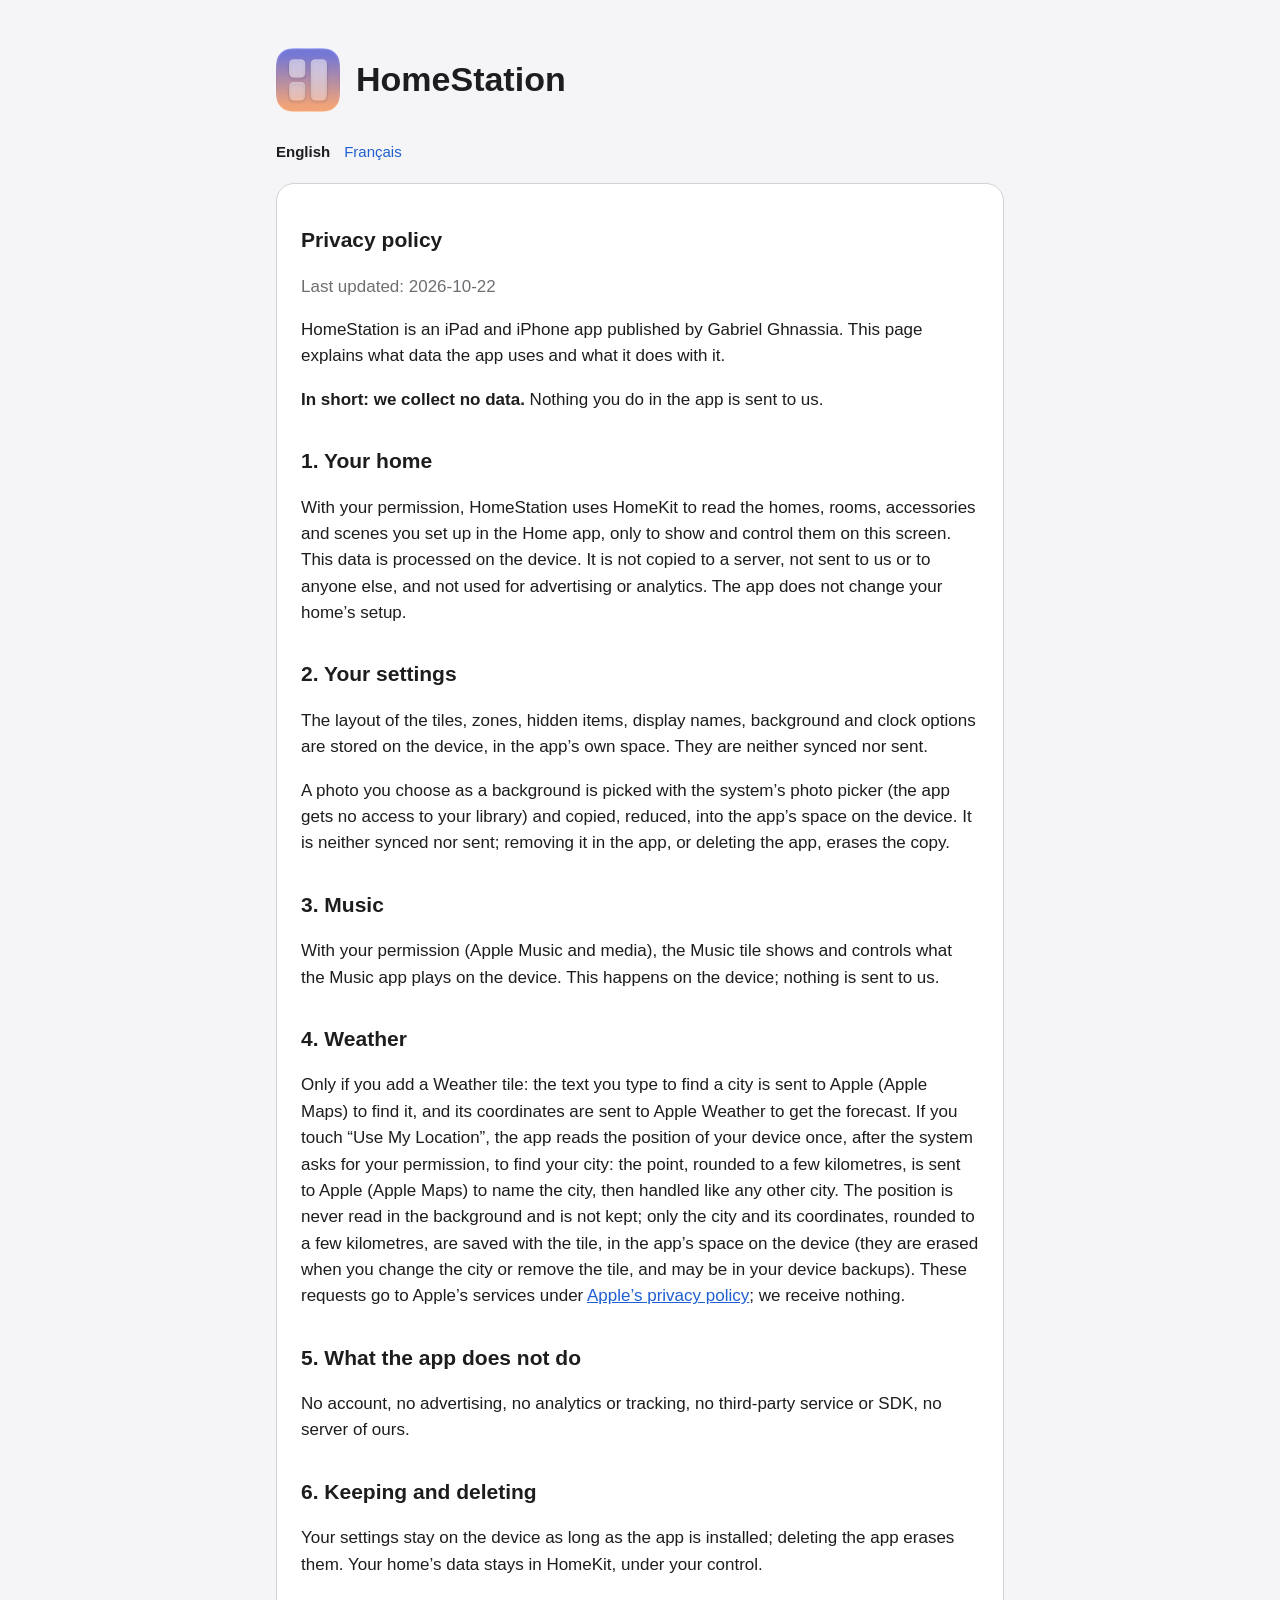
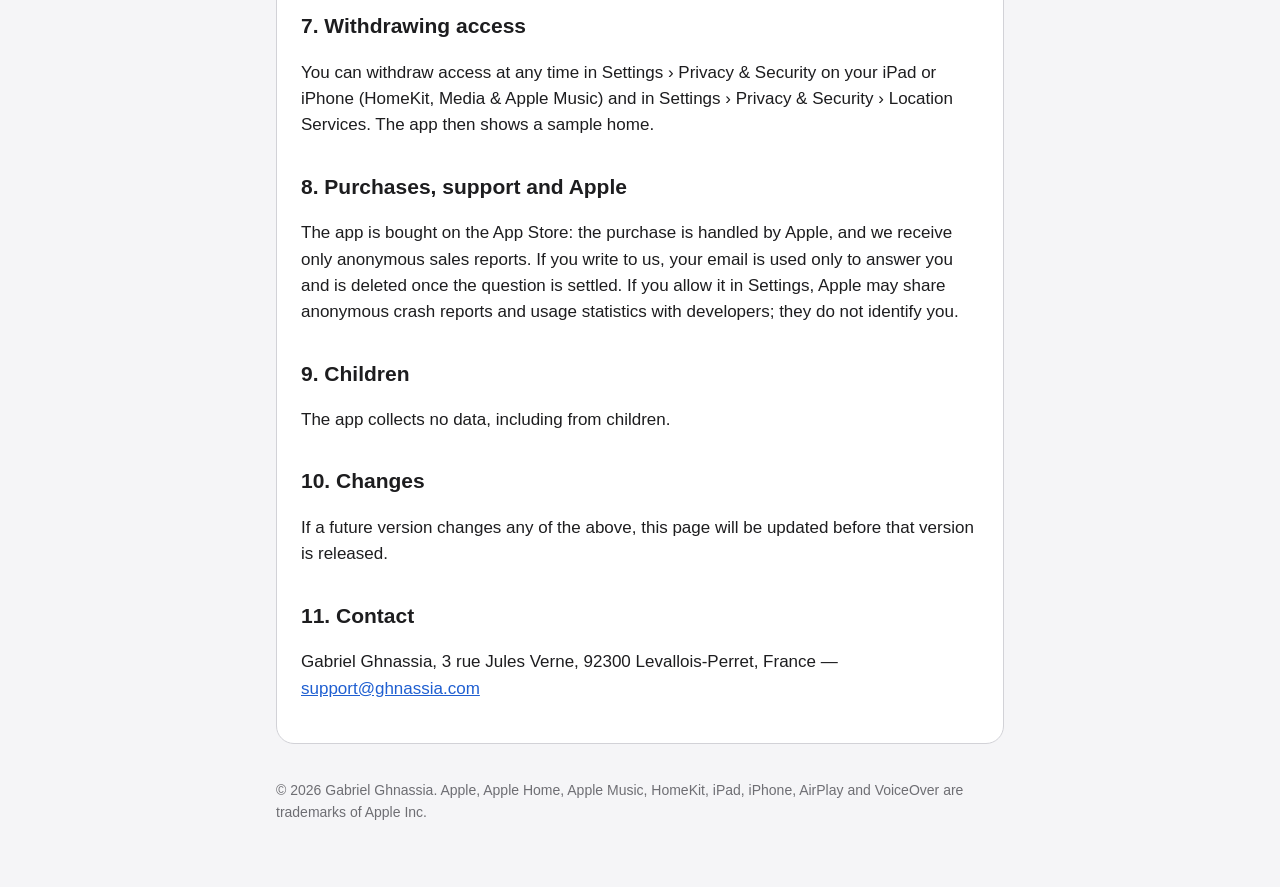
==== privacy.html @ 63eeaa25 "Site d'assistance et de confidentialité de HomeStation" ====
<!doctype html>
<html lang="en">
<head>
<meta charset="utf-8">
<meta name="viewport" content="width=device-width, initial-scale=1">
<title>HomeStation — Privacy</title>
<link rel="stylesheet" href="style.css">
</head>
<body>
<main>
  <header>
    <img src="icon.png" alt="">
    <h1>HomeStation</h1>
  </header>
  <nav class="lang"><a href="#en" data-lang="en">English</a><a href="#fr" data-lang="fr">Français</a></nav>

  <section data-lang="en" class="card">
    <h2>Privacy policy</h2>
    <p class="muted">Last updated: 2026-10-22</p>
    <p>HomeStation is an iPad and iPhone app published by Gabriel Ghnassia. This page explains what data the app uses and what it does with it.</p>
    <p><strong>In short: we collect no data.</strong> Nothing you do in the app is sent to us.</p>
    <h2>1. Your home</h2>
    <p>With your permission, HomeStation uses HomeKit to read the homes, rooms, accessories and scenes you set up in the Home app, only to show and control them on this screen. This data is processed on the device. It is not copied to a server, not sent to us or to anyone else, and not used for advertising or analytics. The app does not change your home’s setup.</p>
    <h2>2. Your settings</h2>
    <p>The layout of the tiles, zones, hidden items, display names, background and clock options are stored on the device, in the app’s own space. They are neither synced nor sent.</p>
    <p>A photo you choose as a background is picked with the system’s photo picker (the app gets no access to your library) and copied, reduced, into the app’s space on the device. It is neither synced nor sent; removing it in the app, or deleting the app, erases the copy.</p>
    <h2>3. Music</h2>
    <p>With your permission (Apple Music and media), the Music tile shows and controls what the Music app plays on the device. This happens on the device; nothing is sent to us.</p>
    <h2>4. Weather</h2>
    <p>Only if you add a Weather tile: the text you type to find a city is sent to Apple (Apple Maps) to find it, and its coordinates are sent to Apple Weather to get the forecast. If you touch “Use My Location”, the app reads the position of your device once, after the system asks for your permission, to find your city: the point, rounded to a few kilometres, is sent to Apple (Apple Maps) to name the city, then handled like any other city. The position is never read in the background and is not kept; only the city and its coordinates, rounded to a few kilometres, are saved with the tile, in the app’s space on the device (they are erased when you change the city or remove the tile, and may be in your device backups). These requests go to Apple’s services under <a href="https://www.apple.com/legal/privacy/">Apple’s privacy policy</a>; we receive nothing.</p>
    <h2>5. What the app does not do</h2>
    <p>No account, no advertising, no analytics or tracking, no third-party service or SDK, no server of ours.</p>
    <h2>6. Keeping and deleting</h2>
    <p>Your settings stay on the device as long as the app is installed; deleting the app erases them. Your home’s data stays in HomeKit, under your control.</p>
    <h2>7. Withdrawing access</h2>
    <p>You can withdraw access at any time in Settings › Privacy &amp; Security on your iPad or iPhone (HomeKit, Media &amp; Apple Music) and in Settings › Privacy &amp; Security › Location Services. The app then shows a sample home.</p>
    <h2>8. Purchases, support and Apple</h2>
    <p>The app is bought on the App Store: the purchase is handled by Apple, and we receive only anonymous sales reports. If you write to us, your email is used only to answer you and is deleted once the question is settled. If you allow it in Settings, Apple may share anonymous crash reports and usage statistics with developers; they do not identify you.</p>
    <h2>9. Children</h2>
    <p>The app collects no data, including from children.</p>
    <h2>10. Changes</h2>
    <p>If a future version changes any of the above, this page will be updated before that version is released.</p>
    <h2>11. Contact</h2>
    <p>Gabriel Ghnassia, 3 rue Jules Verne, 92300 Levallois-Perret, France — <a href="mailto:support@ghnassia.com">support@ghnassia.com</a></p>
  </section>

  <section data-lang="fr" class="card">
    <h2>Politique de confidentialité</h2>
    <p class="muted">Dernière mise à jour : 2026-10-22</p>
    <p>HomeStation est une app pour iPad et iPhone éditée par Gabriel Ghnassia. Cette page explique quelles données l’app utilise et ce qu’elle en fait.</p>
    <p><strong>En bref : nous ne collectons aucune donnée.</strong> Rien de ce que vous faites dans l’app ne nous est transmis.</p>
    <h2>1. Votre maison</h2>
    <p>Avec votre autorisation, HomeStation lit par HomeKit les maisons, pièces, accessoires et scénarios que vous avez configurés dans l’app Maison, uniquement pour les afficher et les commander sur cet écran. Ces données sont traitées sur l’appareil. Elles ne sont ni copiées sur un serveur, ni transmises à nous ou à quiconque, ni utilisées pour de la publicité ou de la mesure d’audience. L’app ne modifie pas la configuration de votre maison.</p>
    <h2>2. Vos réglages</h2>
    <p>La disposition des tuiles, les zones, les éléments masqués, les noms d’affichage, le fond et les options de l’horloge sont enregistrés sur l’appareil, dans l’espace réservé à l’app. Ils ne sont ni synchronisés ni envoyés.</p>
    <p>Une photo choisie comme fond est prise avec le sélecteur de photos du système (l’app n’a pas accès à votre photothèque) et copiée, réduite, dans l’espace de l’app sur l’appareil. Elle n’est ni synchronisée ni envoyée ; la retirer dans l’app, ou supprimer l’app, efface la copie.</p>
    <h2>3. Musique</h2>
    <p>Avec votre autorisation (Apple Music et contenus multimédias), la tuile Musique affiche et commande ce que joue l’app Musique de l’appareil. Tout se passe sur l’appareil ; rien ne nous est envoyé.</p>
    <h2>4. Météo</h2>
    <p>Seulement si vous ajoutez une tuile Météo : le texte que vous tapez pour trouver une ville est envoyé à Apple (Plans) pour la trouver, et ses coordonnées à Météo Apple pour obtenir les prévisions. Si vous touchez « Utiliser ma position », l’app lit une seule fois la position de votre appareil, après que le système vous a demandé l’autorisation, pour trouver votre ville : le point, arrondi à quelques kilomètres, est envoyé à Apple (Plans) pour nommer la ville, puis traité comme n’importe quelle autre ville. La position n’est jamais lue en arrière-plan et n’est pas gardée ; seuls la ville et ses coordonnées, arrondies à quelques kilomètres, sont enregistrées avec la tuile, dans l’espace de l’app sur l’appareil (elles sont effacées quand vous changez de ville ou retirez la tuile, et peuvent figurer dans les sauvegardes de l’appareil). Ces requêtes vont aux services d’Apple, sous la <a href="https://www.apple.com/fr/legal/privacy/">politique de confidentialité d’Apple</a> ; nous ne recevons rien.</p>
    <h2>5. Ce que l’app ne fait pas</h2>
    <p>Pas de compte, pas de publicité, pas de mesure d’audience ni de suivi, aucun service ni kit de développement tiers, aucun serveur à nous.</p>
    <h2>6. Conservation et suppression</h2>
    <p>Vos réglages restent sur l’appareil tant que l’app est installée ; supprimer l’app les efface. Les données de votre maison restent dans HomeKit, sous votre contrôle.</p>
    <h2>7. Retirer l’accès</h2>
    <p>Vous pouvez retirer l’accès à tout moment dans Réglages › Confidentialité et sécurité, sur votre iPad ou votre iPhone (HomeKit, Médias et Apple Music) et dans Réglages › Confidentialité et sécurité › Service de localisation. L’app affiche alors une maison d’exemple.</p>
    <h2>8. Achats, assistance et Apple</h2>
    <p>L’app s’achète sur l’App Store : l’achat est géré par Apple, et nous ne recevons que des rapports de ventes anonymes. Si vous nous écrivez, votre e-mail sert uniquement à vous répondre et il est effacé une fois la question réglée. Si vous l’autorisez dans Réglages, Apple peut partager avec les développeurs des rapports de plantage et des statistiques d’utilisation anonymes ; ils ne vous identifient pas.</p>
    <h2>9. Enfants</h2>
    <p>L’app ne collecte aucune donnée, celles des enfants comprises.</p>
    <h2>10. Modifications</h2>
    <p>Si une version future change ce qui précède, cette page sera mise à jour avant la sortie de cette version.</p>
    <h2>11. Contact</h2>
    <p>Gabriel Ghnassia, 3 rue Jules Verne, 92300 Levallois-Perret, France — <a href="mailto:support@ghnassia.com">support@ghnassia.com</a></p>
  </section>

  <footer data-lang="en">© 2026 Gabriel Ghnassia. Apple, Apple Home, Apple Music, HomeKit, iPad, iPhone, AirPlay and VoiceOver are trademarks of Apple Inc.</footer>
  <footer data-lang="fr">© 2026 Gabriel Ghnassia. Apple, Apple Home, Apple Music, HomeKit, iPad, iPhone, AirPlay et VoiceOver sont des marques d’Apple Inc.</footer>
</main>
<script src="lang.js"></script>
</body>
</html>
---- style.css ----
:root {
  --bg: #f5f5f7; --card: #ffffff; --ink: #1d1d1f; --muted: #6e6e73; --rule: #d2d2d7; --accent: #1f5fd1;
  color-scheme: light dark;
}
@media (prefers-color-scheme: dark) {
  :root { --bg: #0b0c10; --card: #16181f; --ink: #f5f5f7; --muted: #a1a1a6; --rule: #2c2f38; --accent: #6ea8ff; }
}
* { box-sizing: border-box; }
body {
  margin: 0; background: var(--bg); color: var(--ink);
  font: 17px/1.55 -apple-system, BlinkMacSystemFont, "SF Pro Text", "Helvetica Neue", Arial, sans-serif;
}
main { max-width: 760px; margin: 0 auto; padding: 48px 16px 64px; }
header { display: flex; align-items: center; gap: 16px; margin-bottom: 28px; }
header img { width: 64px; height: 64px; border-radius: 15px; }
h1 { font: 600 34px/1.15 -apple-system, "SF Pro Rounded", "SF Pro Display", sans-serif; margin: 0; }
h2 { font-size: 21px; margin: 32px 0 8px; }
p, li { color: var(--ink); }
.muted { color: var(--muted); }
.card { background: var(--card); border: 1px solid var(--rule); border-radius: 18px; padding: 8px 24px 24px; }
nav.lang { margin: 0 0 20px; font-size: 15px; }
nav.lang a { color: var(--accent); text-decoration: none; margin-right: 14px; }
nav.lang a[aria-current="true"] { color: var(--ink); font-weight: 600; }
a { color: var(--accent); }
footer { margin-top: 36px; font-size: 14px; color: var(--muted); }
[lang] > section[hidden] { display: none; }
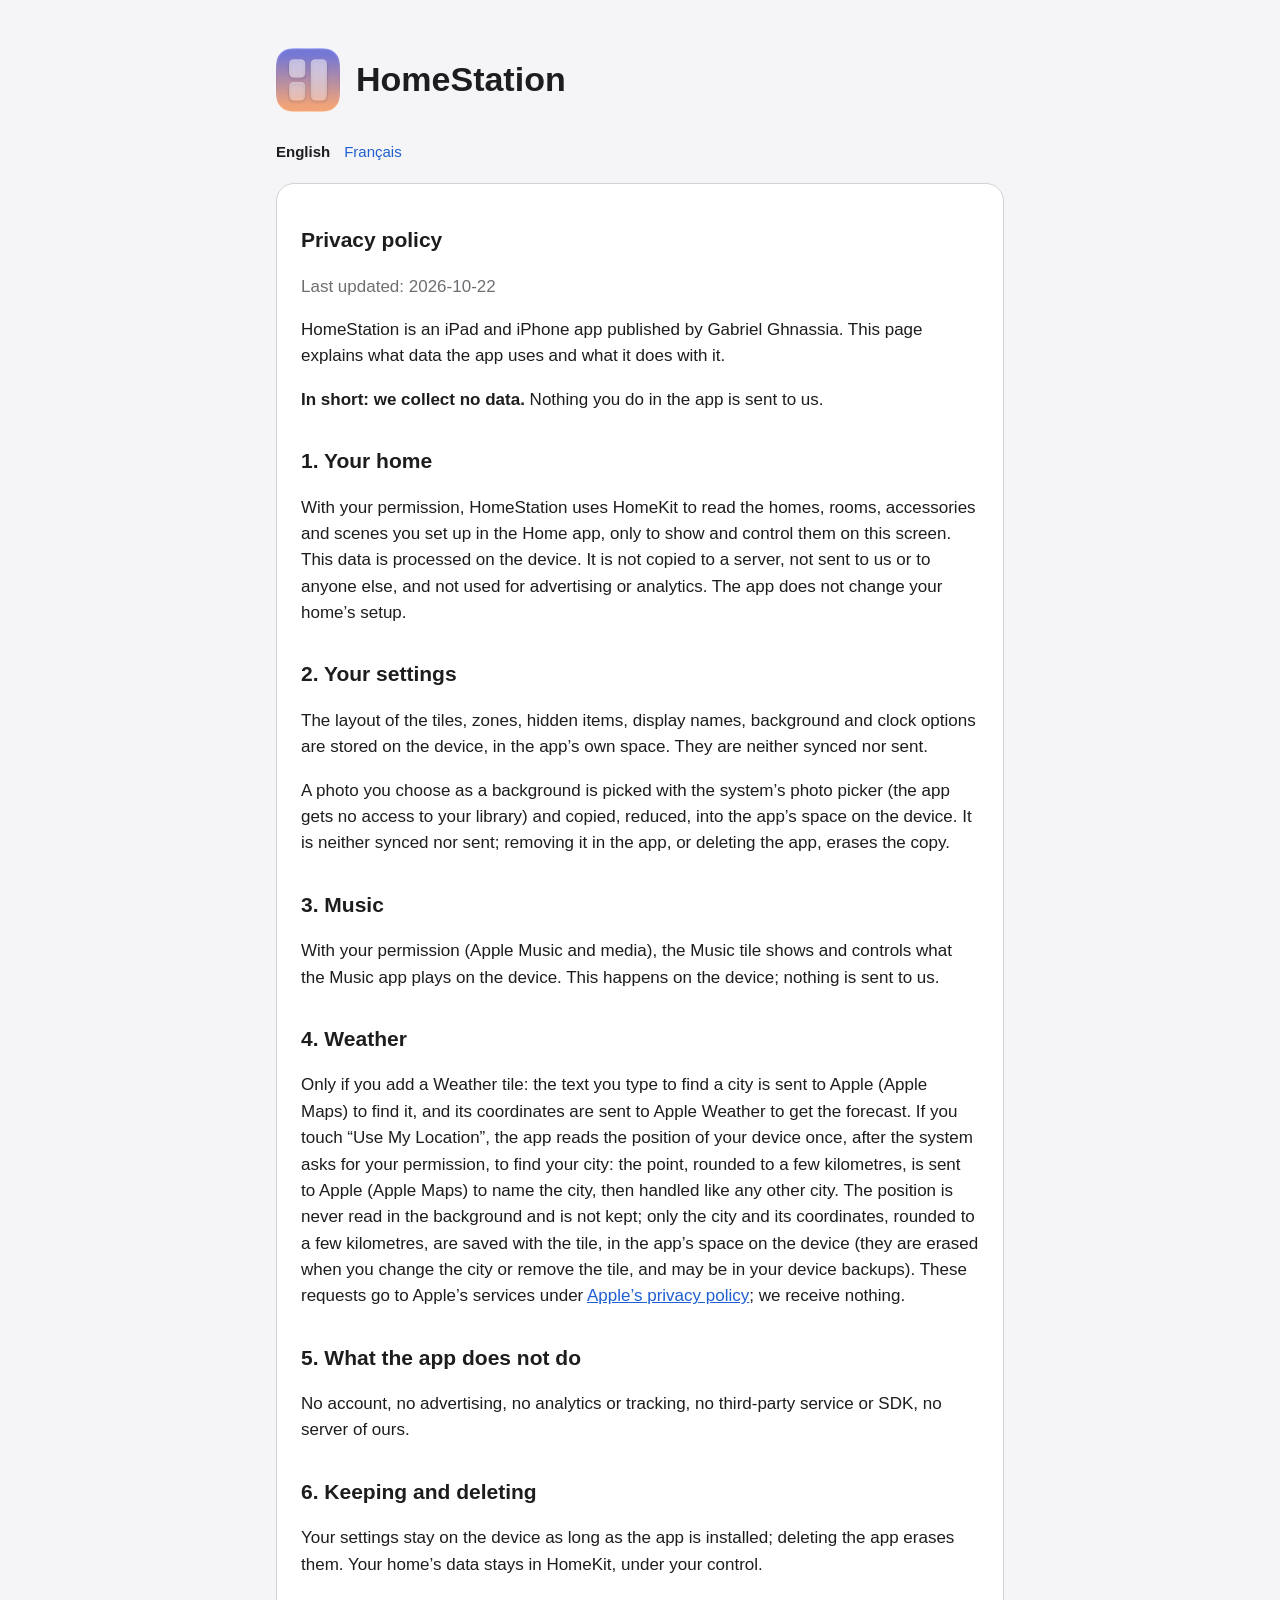
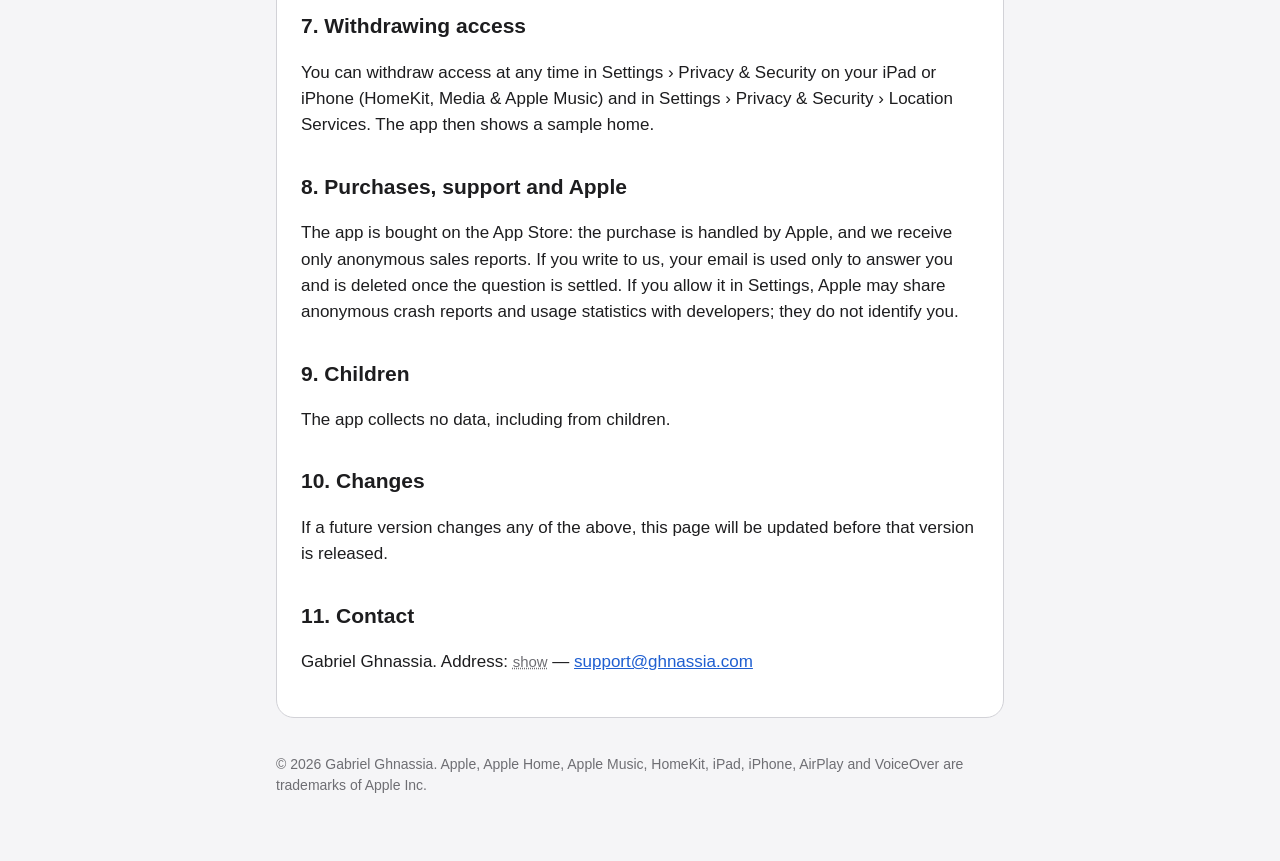
==== commit d19b227d: "Mentions légales : adresse affichée à la demande" ====
--- a/privacy.html
+++ b/privacy.html
@@ -41,7 +41,7 @@
     <h2>10. Changes</h2>
     <p>If a future version changes any of the above, this page will be updated before that version is released.</p>
     <h2>11. Contact</h2>
-    <p>Gabriel Ghnassia, 3 rue Jules Verne, 92300 Levallois-Perret, France — <a href="mailto:support@ghnassia.com">support@ghnassia.com</a></p>
+    <p>Gabriel Ghnassia. Address: <button type="button" class="quiet" data-reveal="MyBydWUgSnVsZXMgVmVybmUsIDkyMzAwIExldmFsbG9pcy1QZXJyZXQsIEZyYW5jZQ==">show</button><noscript>on request by email</noscript> — <a href="mailto:support@ghnassia.com">support@ghnassia.com</a></p>
   </section>
 
   <section data-lang="fr" class="card">
@@ -71,7 +71,7 @@
     <h2>10. Modifications</h2>
     <p>Si une version future change ce qui précède, cette page sera mise à jour avant la sortie de cette version.</p>
     <h2>11. Contact</h2>
-    <p>Gabriel Ghnassia, 3 rue Jules Verne, 92300 Levallois-Perret, France — <a href="mailto:support@ghnassia.com">support@ghnassia.com</a></p>
+    <p>Gabriel Ghnassia. Adresse : <button type="button" class="quiet" data-reveal="MyBydWUgSnVsZXMgVmVybmUsIDkyMzAwIExldmFsbG9pcy1QZXJyZXQsIEZyYW5jZQ==">afficher</button><noscript>sur demande par e-mail</noscript> — <a href="mailto:support@ghnassia.com">support@ghnassia.com</a></p>
   </section>
 
   <footer data-lang="en">© 2026 Gabriel Ghnassia. Apple, Apple Home, Apple Music, HomeKit, iPad, iPhone, AirPlay and VoiceOver are trademarks of Apple Inc.</footer>
--- a/style.css
+++ b/style.css
@@ -24,3 +24,7 @@
 a { color: var(--accent); }
 footer { margin-top: 36px; font-size: 14px; color: var(--muted); }
 [lang] > section[hidden] { display: none; }
+/* The address button: discreet, yet text that can be read, focused and used by keyboard and screen reader. */
+button.quiet { font: inherit; font-size: 0.88em; color: var(--muted); background: none; border: 0; padding: 0;
+  text-decoration: underline dotted; cursor: pointer; }
+button.quiet:focus-visible { outline: 2px solid var(--accent); outline-offset: 2px; border-radius: 3px; }
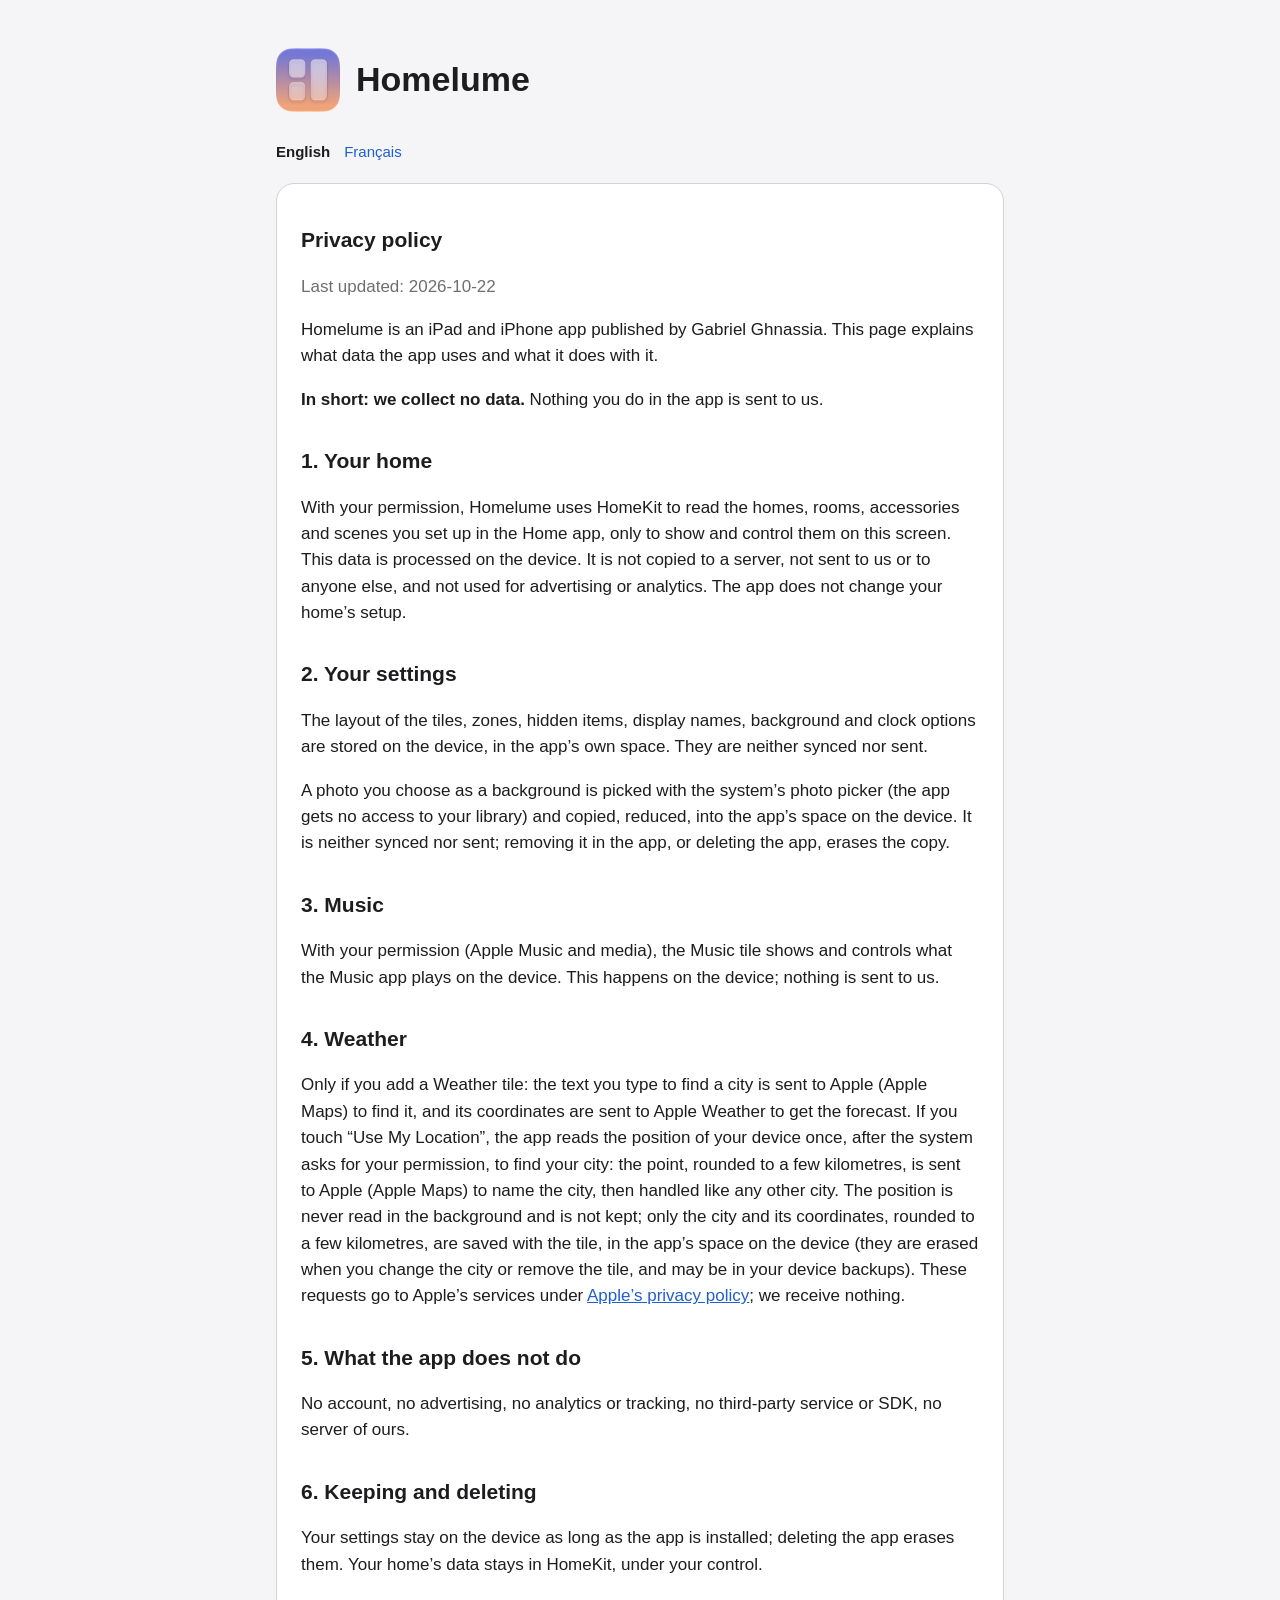
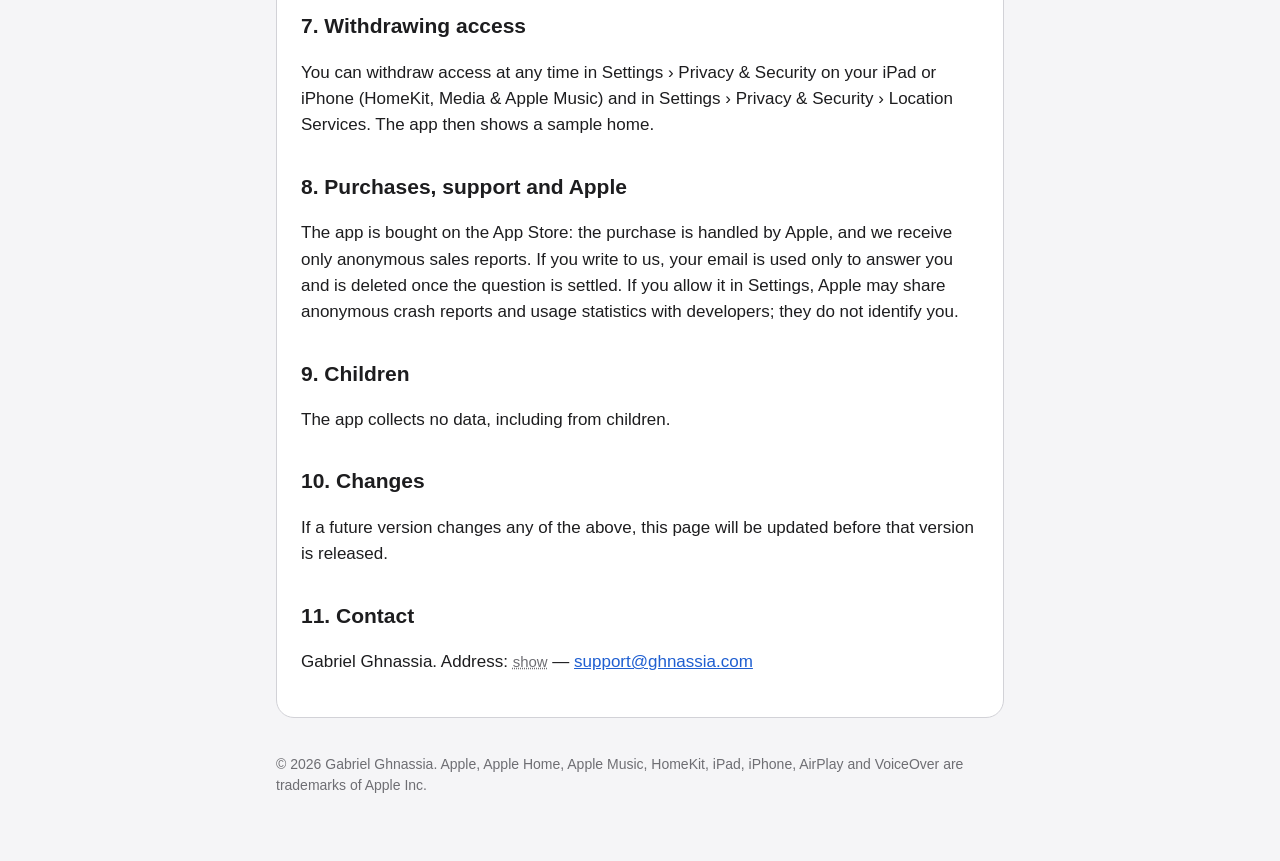
==== commit 5f4b3369: "Nouveau nom : Homelume" ====
--- a/privacy.html
+++ b/privacy.html
@@ -3,24 +3,25 @@
 <head>
 <meta charset="utf-8">
 <meta name="viewport" content="width=device-width, initial-scale=1">
-<title>HomeStation — Privacy</title>
+<meta name="robots" content="noindex, nofollow, noarchive, nosnippet, noimageindex, noai, noimageai">
+<title>Homelume — Privacy</title>
 <link rel="stylesheet" href="style.css">
 </head>
 <body>
 <main>
   <header>
     <img src="icon.png" alt="">
-    <h1>HomeStation</h1>
+    <h1>Homelume</h1>
   </header>
   <nav class="lang"><a href="#en" data-lang="en">English</a><a href="#fr" data-lang="fr">Français</a></nav>
 
   <section data-lang="en" class="card">
     <h2>Privacy policy</h2>
     <p class="muted">Last updated: 2026-10-22</p>
-    <p>HomeStation is an iPad and iPhone app published by Gabriel Ghnassia. This page explains what data the app uses and what it does with it.</p>
+    <p>Homelume is an iPad and iPhone app published by Gabriel Ghnassia. This page explains what data the app uses and what it does with it.</p>
     <p><strong>In short: we collect no data.</strong> Nothing you do in the app is sent to us.</p>
     <h2>1. Your home</h2>
-    <p>With your permission, HomeStation uses HomeKit to read the homes, rooms, accessories and scenes you set up in the Home app, only to show and control them on this screen. This data is processed on the device. It is not copied to a server, not sent to us or to anyone else, and not used for advertising or analytics. The app does not change your home’s setup.</p>
+    <p>With your permission, Homelume uses HomeKit to read the homes, rooms, accessories and scenes you set up in the Home app, only to show and control them on this screen. This data is processed on the device. It is not copied to a server, not sent to us or to anyone else, and not used for advertising or analytics. The app does not change your home’s setup.</p>
     <h2>2. Your settings</h2>
     <p>The layout of the tiles, zones, hidden items, display names, background and clock options are stored on the device, in the app’s own space. They are neither synced nor sent.</p>
     <p>A photo you choose as a background is picked with the system’s photo picker (the app gets no access to your library) and copied, reduced, into the app’s space on the device. It is neither synced nor sent; removing it in the app, or deleting the app, erases the copy.</p>
@@ -47,10 +48,10 @@
   <section data-lang="fr" class="card">
     <h2>Politique de confidentialité</h2>
     <p class="muted">Dernière mise à jour : 2026-10-22</p>
-    <p>HomeStation est une app pour iPad et iPhone éditée par Gabriel Ghnassia. Cette page explique quelles données l’app utilise et ce qu’elle en fait.</p>
+    <p>Homelume est une app pour iPad et iPhone éditée par Gabriel Ghnassia. Cette page explique quelles données l’app utilise et ce qu’elle en fait.</p>
     <p><strong>En bref : nous ne collectons aucune donnée.</strong> Rien de ce que vous faites dans l’app ne nous est transmis.</p>
     <h2>1. Votre maison</h2>
-    <p>Avec votre autorisation, HomeStation lit par HomeKit les maisons, pièces, accessoires et scénarios que vous avez configurés dans l’app Maison, uniquement pour les afficher et les commander sur cet écran. Ces données sont traitées sur l’appareil. Elles ne sont ni copiées sur un serveur, ni transmises à nous ou à quiconque, ni utilisées pour de la publicité ou de la mesure d’audience. L’app ne modifie pas la configuration de votre maison.</p>
+    <p>Avec votre autorisation, Homelume lit par HomeKit les maisons, pièces, accessoires et scénarios que vous avez configurés dans l’app Maison, uniquement pour les afficher et les commander sur cet écran. Ces données sont traitées sur l’appareil. Elles ne sont ni copiées sur un serveur, ni transmises à nous ou à quiconque, ni utilisées pour de la publicité ou de la mesure d’audience. L’app ne modifie pas la configuration de votre maison.</p>
     <h2>2. Vos réglages</h2>
     <p>La disposition des tuiles, les zones, les éléments masqués, les noms d’affichage, le fond et les options de l’horloge sont enregistrés sur l’appareil, dans l’espace réservé à l’app. Ils ne sont ni synchronisés ni envoyés.</p>
     <p>Une photo choisie comme fond est prise avec le sélecteur de photos du système (l’app n’a pas accès à votre photothèque) et copiée, réduite, dans l’espace de l’app sur l’appareil. Elle n’est ni synchronisée ni envoyée ; la retirer dans l’app, ou supprimer l’app, efface la copie.</p>
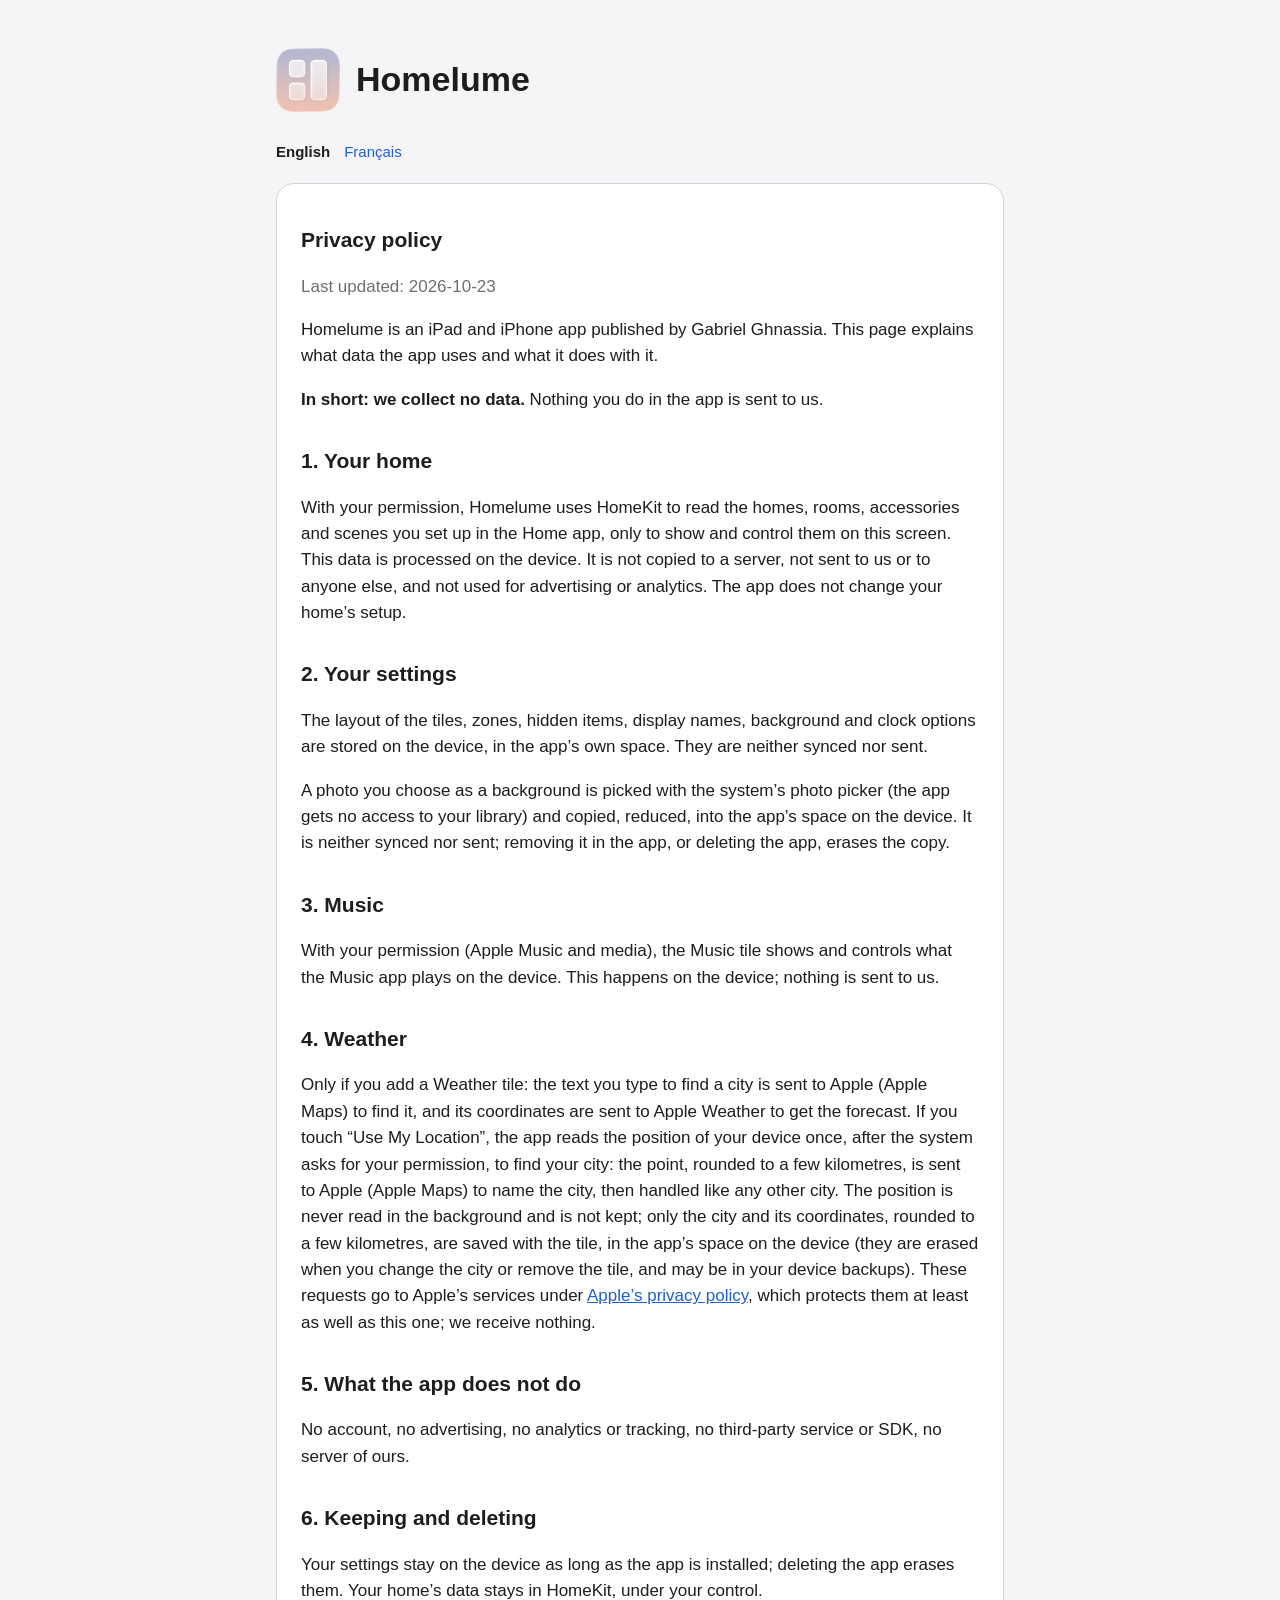
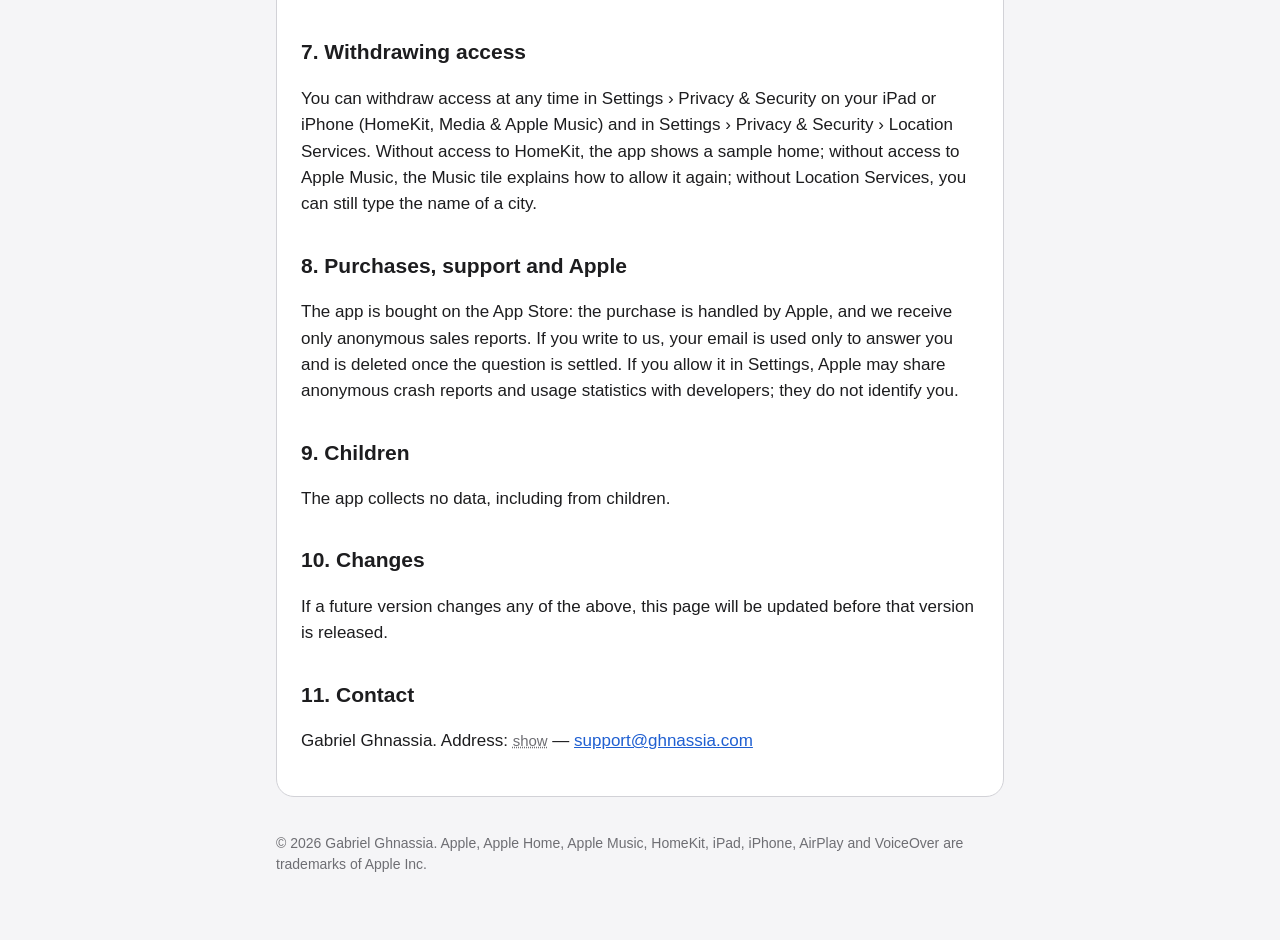
==== commit f603438d: "Confidentialité : retrait des accès précisé, services d'Apple" ====
--- a/privacy.html
+++ b/privacy.html
@@ -17,7 +17,7 @@
 
   <section data-lang="en" class="card">
     <h2>Privacy policy</h2>
-    <p class="muted">Last updated: 2026-10-22</p>
+    <p class="muted">Last updated: 2026-10-23</p>
     <p>Homelume is an iPad and iPhone app published by Gabriel Ghnassia. This page explains what data the app uses and what it does with it.</p>
     <p><strong>In short: we collect no data.</strong> Nothing you do in the app is sent to us.</p>
     <h2>1. Your home</h2>
@@ -28,13 +28,13 @@
     <h2>3. Music</h2>
     <p>With your permission (Apple Music and media), the Music tile shows and controls what the Music app plays on the device. This happens on the device; nothing is sent to us.</p>
     <h2>4. Weather</h2>
-    <p>Only if you add a Weather tile: the text you type to find a city is sent to Apple (Apple Maps) to find it, and its coordinates are sent to Apple Weather to get the forecast. If you touch “Use My Location”, the app reads the position of your device once, after the system asks for your permission, to find your city: the point, rounded to a few kilometres, is sent to Apple (Apple Maps) to name the city, then handled like any other city. The position is never read in the background and is not kept; only the city and its coordinates, rounded to a few kilometres, are saved with the tile, in the app’s space on the device (they are erased when you change the city or remove the tile, and may be in your device backups). These requests go to Apple’s services under <a href="https://www.apple.com/legal/privacy/">Apple’s privacy policy</a>; we receive nothing.</p>
+    <p>Only if you add a Weather tile: the text you type to find a city is sent to Apple (Apple Maps) to find it, and its coordinates are sent to Apple Weather to get the forecast. If you touch “Use My Location”, the app reads the position of your device once, after the system asks for your permission, to find your city: the point, rounded to a few kilometres, is sent to Apple (Apple Maps) to name the city, then handled like any other city. The position is never read in the background and is not kept; only the city and its coordinates, rounded to a few kilometres, are saved with the tile, in the app’s space on the device (they are erased when you change the city or remove the tile, and may be in your device backups). These requests go to Apple’s services under <a href="https://www.apple.com/legal/privacy/">Apple’s privacy policy</a>, which protects them at least as well as this one; we receive nothing.</p>
     <h2>5. What the app does not do</h2>
     <p>No account, no advertising, no analytics or tracking, no third-party service or SDK, no server of ours.</p>
     <h2>6. Keeping and deleting</h2>
     <p>Your settings stay on the device as long as the app is installed; deleting the app erases them. Your home’s data stays in HomeKit, under your control.</p>
     <h2>7. Withdrawing access</h2>
-    <p>You can withdraw access at any time in Settings › Privacy &amp; Security on your iPad or iPhone (HomeKit, Media &amp; Apple Music) and in Settings › Privacy &amp; Security › Location Services. The app then shows a sample home.</p>
+    <p>You can withdraw access at any time in Settings › Privacy &amp; Security on your iPad or iPhone (HomeKit, Media &amp; Apple Music) and in Settings › Privacy &amp; Security › Location Services. Without access to HomeKit, the app shows a sample home; without access to Apple Music, the Music tile explains how to allow it again; without Location Services, you can still type the name of a city.</p>
     <h2>8. Purchases, support and Apple</h2>
     <p>The app is bought on the App Store: the purchase is handled by Apple, and we receive only anonymous sales reports. If you write to us, your email is used only to answer you and is deleted once the question is settled. If you allow it in Settings, Apple may share anonymous crash reports and usage statistics with developers; they do not identify you.</p>
     <h2>9. Children</h2>
@@ -47,7 +47,7 @@
 
   <section data-lang="fr" class="card">
     <h2>Politique de confidentialité</h2>
-    <p class="muted">Dernière mise à jour : 2026-10-22</p>
+    <p class="muted">Dernière mise à jour : 2026-10-23</p>
     <p>Homelume est une app pour iPad et iPhone éditée par Gabriel Ghnassia. Cette page explique quelles données l’app utilise et ce qu’elle en fait.</p>
     <p><strong>En bref : nous ne collectons aucune donnée.</strong> Rien de ce que vous faites dans l’app ne nous est transmis.</p>
     <h2>1. Votre maison</h2>
@@ -58,13 +58,13 @@
     <h2>3. Musique</h2>
     <p>Avec votre autorisation (Apple Music et contenus multimédias), la tuile Musique affiche et commande ce que joue l’app Musique de l’appareil. Tout se passe sur l’appareil ; rien ne nous est envoyé.</p>
     <h2>4. Météo</h2>
-    <p>Seulement si vous ajoutez une tuile Météo : le texte que vous tapez pour trouver une ville est envoyé à Apple (Plans) pour la trouver, et ses coordonnées à Météo Apple pour obtenir les prévisions. Si vous touchez « Utiliser ma position », l’app lit une seule fois la position de votre appareil, après que le système vous a demandé l’autorisation, pour trouver votre ville : le point, arrondi à quelques kilomètres, est envoyé à Apple (Plans) pour nommer la ville, puis traité comme n’importe quelle autre ville. La position n’est jamais lue en arrière-plan et n’est pas gardée ; seuls la ville et ses coordonnées, arrondies à quelques kilomètres, sont enregistrées avec la tuile, dans l’espace de l’app sur l’appareil (elles sont effacées quand vous changez de ville ou retirez la tuile, et peuvent figurer dans les sauvegardes de l’appareil). Ces requêtes vont aux services d’Apple, sous la <a href="https://www.apple.com/fr/legal/privacy/">politique de confidentialité d’Apple</a> ; nous ne recevons rien.</p>
+    <p>Seulement si vous ajoutez une tuile Météo : le texte que vous tapez pour trouver une ville est envoyé à Apple (Plans) pour la trouver, et ses coordonnées à Météo Apple pour obtenir les prévisions. Si vous touchez « Utiliser ma position », l’app lit une seule fois la position de votre appareil, après que le système vous a demandé l’autorisation, pour trouver votre ville : le point, arrondi à quelques kilomètres, est envoyé à Apple (Plans) pour nommer la ville, puis traité comme n’importe quelle autre ville. La position n’est jamais lue en arrière-plan et n’est pas gardée ; seuls la ville et ses coordonnées, arrondies à quelques kilomètres, sont enregistrées avec la tuile, dans l’espace de l’app sur l’appareil (elles sont effacées quand vous changez de ville ou retirez la tuile, et peuvent figurer dans les sauvegardes de l’appareil). Ces requêtes vont aux services d’Apple, sous la <a href="https://www.apple.com/fr/legal/privacy/">politique de confidentialité d’Apple</a>, qui les protège au moins aussi bien que celle-ci ; nous ne recevons rien.</p>
     <h2>5. Ce que l’app ne fait pas</h2>
     <p>Pas de compte, pas de publicité, pas de mesure d’audience ni de suivi, aucun service ni kit de développement tiers, aucun serveur à nous.</p>
     <h2>6. Conservation et suppression</h2>
     <p>Vos réglages restent sur l’appareil tant que l’app est installée ; supprimer l’app les efface. Les données de votre maison restent dans HomeKit, sous votre contrôle.</p>
     <h2>7. Retirer l’accès</h2>
-    <p>Vous pouvez retirer l’accès à tout moment dans Réglages › Confidentialité et sécurité, sur votre iPad ou votre iPhone (HomeKit, Médias et Apple Music) et dans Réglages › Confidentialité et sécurité › Service de localisation. L’app affiche alors une maison d’exemple.</p>
+    <p>Vous pouvez retirer l’accès à tout moment dans Réglages › Confidentialité et sécurité, sur votre iPad ou votre iPhone (HomeKit, Médias et Apple Music) et dans Réglages › Confidentialité et sécurité › Service de localisation. Sans accès à HomeKit, l’app affiche une maison d’exemple ; sans accès à Apple Music, la tuile Musique explique comment l’autoriser de nouveau ; sans le Service de localisation, vous pouvez toujours taper le nom d’une ville.</p>
     <h2>8. Achats, assistance et Apple</h2>
     <p>L’app s’achète sur l’App Store : l’achat est géré par Apple, et nous ne recevons que des rapports de ventes anonymes. Si vous nous écrivez, votre e-mail sert uniquement à vous répondre et il est effacé une fois la question réglée. Si vous l’autorisez dans Réglages, Apple peut partager avec les développeurs des rapports de plantage et des statistiques d’utilisation anonymes ; ils ne vous identifient pas.</p>
     <h2>9. Enfants</h2>
